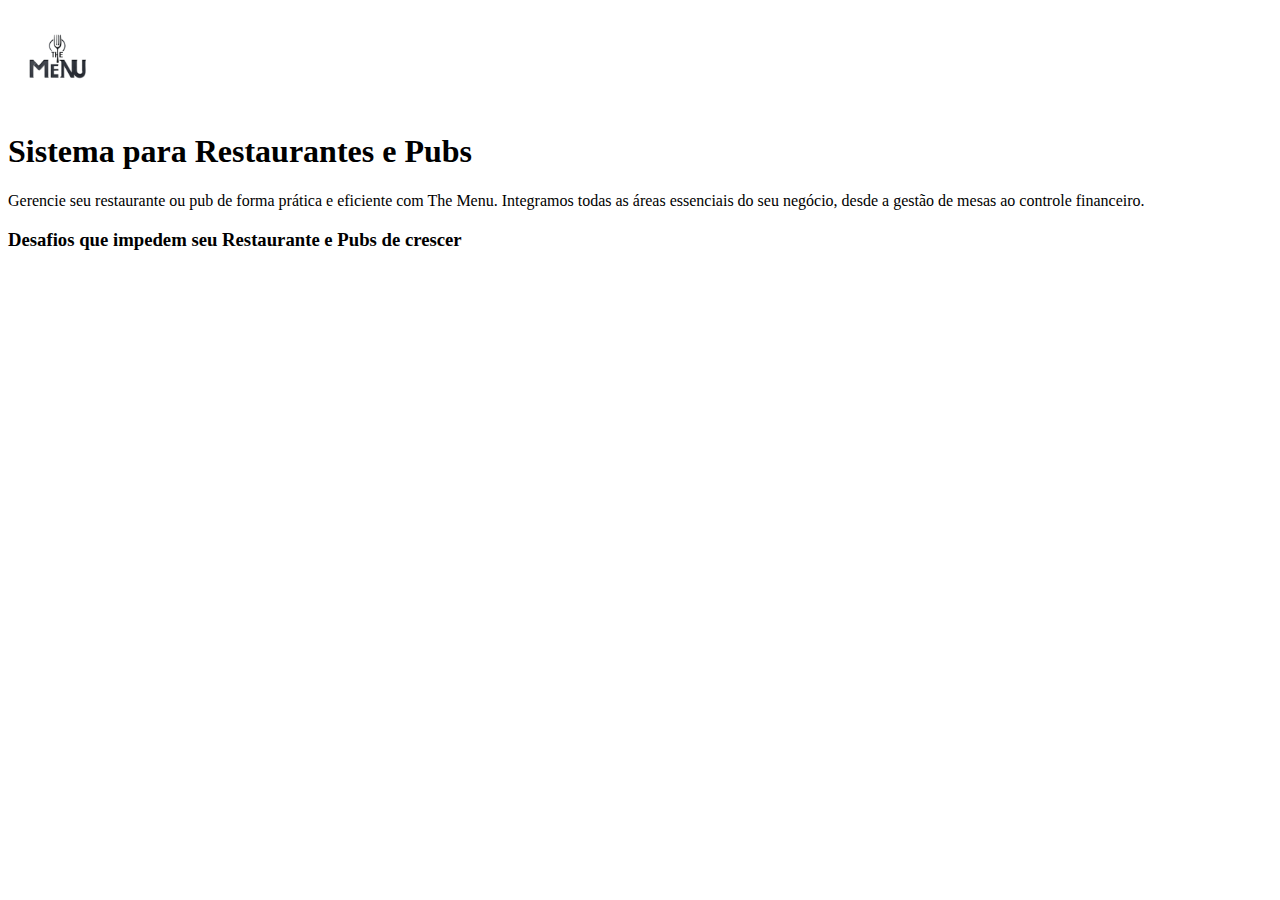
==== index.html @ 74147257 "Iniciando o projeto" ====
<!DOCTYPE html>
<html lang="en">
<head>
    <meta charset="UTF-8">
    <meta name="viewport" content="width=device-width, initial-scale=1.0">
    <title>Document</title>
</head>
<body>
    <header><img src="./img/Themenu.png" alt="logo da empresa"width="100px"></header>   
    <menu></menu>
    <section>
        <h1>Sistema para Restaurantes e Pubs</h1>
        <p>Gerencie seu restaurante ou pub de forma prática e eficiente com The Menu. Integramos todas as áreas essenciais do seu negócio, desde a gestão de mesas ao controle financeiro.</p>
        <h3>Desafios que impedem seu Restaurante e Pubs de crescer</h3>
    </section>
    <section></section>
    <section></section>
    <section></section>
    <section></section>
    <footer></footer>
</body>
</html>
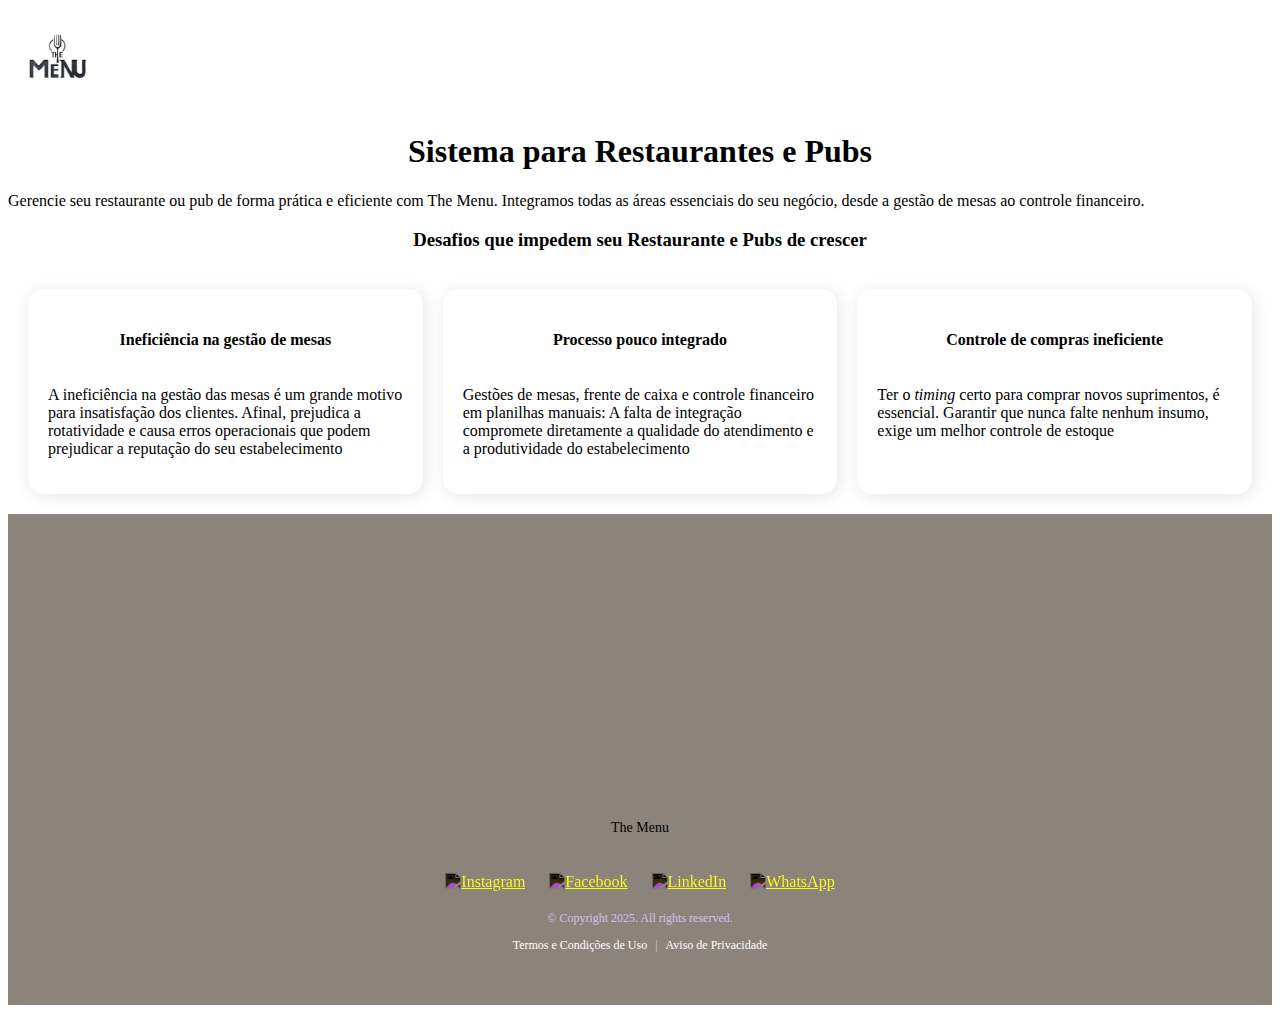
==== commit 92e445d2: "Criação de cards e html e css basico" ====
--- a/index.html
+++ b/index.html
@@ -1,22 +1,88 @@
 <!DOCTYPE html>
 <html lang="en">
-<head>
-    <meta charset="UTF-8">
-    <meta name="viewport" content="width=device-width, initial-scale=1.0">
+  <head>
+    <meta charset="UTF-8" />
+    <meta name="viewport" content="width=device-width, initial-scale=1.0" />
+    <link rel="stylesheet" href="styles/style.css" />
     <title>Document</title>
-</head>
-<body>
-    <header><img src="./img/Themenu.png" alt="logo da empresa"width="100px"></header>   
+  </head>
+  <body>
+    <header>
+      <img src="./img/Themenu.png" alt="logo da empresa" width="100px" />
+    </header>
     <menu></menu>
     <section>
-        <h1>Sistema para Restaurantes e Pubs</h1>
-        <p>Gerencie seu restaurante ou pub de forma prática e eficiente com The Menu. Integramos todas as áreas essenciais do seu negócio, desde a gestão de mesas ao controle financeiro.</p>
-        <h3>Desafios que impedem seu Restaurante e Pubs de crescer</h3>
+      <h1 class="about">Sistema para Restaurantes e Pubs</h1>
+      <p>
+        Gerencie seu restaurante ou pub de forma prática e eficiente com The
+        Menu. Integramos todas as áreas essenciais do seu negócio, desde a
+        gestão de mesas ao controle financeiro.
+      </p>
+      <h3 class="about">
+        Desafios que impedem seu Restaurante e Pubs de crescer
+      </h3>
+      <div class="container">
+        <div class="card">
+          <h4>Ineficiência na gestão de mesas</h4>
+          <p>
+            A ineficiência na gestão das mesas é um grande motivo para
+            insatisfação dos clientes. Afinal, prejudica a rotatividade e causa
+            erros operacionais que podem prejudicar a reputação do seu
+            estabelecimento
+          </p>
+        </div>
+        <div class="card">
+          <h4>Processo pouco integrado</h4>
+          <p>
+            Gestões de mesas, frente de caixa e controle financeiro em planilhas
+            manuais: A falta de integração compromete diretamente a qualidade do
+            atendimento e a produtividade do estabelecimento
+          </p>
+        </div>
+        <div class="card">
+          <h4>Controle de compras ineficiente</h4>
+          <p>
+            Ter o <i>timing</i> certo para comprar novos suprimentos, é
+            essencial. Garantir que nunca falte nenhum insumo, exige um melhor
+            controle de estoque
+          </p>
+        </div>
+      </div>
     </section>
     <section></section>
     <section></section>
     <section></section>
     <section></section>
-    <footer></footer>
-</body>
+    <footer class="footer">
+      <div class="footer-content">
+        <div class="logo-section">
+          <iframe
+            src="https://www.google.com/maps/embed?pb=!1m18!1m12!1m3!1d3958.9210636512057!2d-34.87531602537777!3d-7.135126792868906!2m3!1f0!2f0!3f0!3m2!1i1024!2i768!4f13.1!3m3!1m2!1s0x7ace810852ae4f1%3A0xaf5445223401f2bb!2sIFPB%20-%20Campus%20Jo%C3%A3o%20Pessoa!5e0!3m2!1spt-BR!2sbr!4v1735866189921!5m2!1spt-BR!2sbr"
+            width="300"
+            height="225"
+            style="border: 0"
+            allowfullscreen=""
+            loading="lazy"
+            referrerpolicy="no-referrer-when-downgrade"
+          ></iframe>
+        </div>
+        <div class="info-section">
+          <p>The Menu</p>
+        </div>
+        <div class="social-section">
+          <a href="#"><img src="icons/instagram.svg" alt="Instagram" /></a>
+          <a href="#"><img src="icons/facebook.svg" alt="Facebook" /></a>
+          <a href="#"><img src="icons/linkedin.svg" alt="LinkedIn" /></a>
+          <a href="#"><img src="icons/whatsapp.svg" alt="WhatsApp" /></a>
+        </div>
+      </div>
+      <div class="footer-bottom">
+        <p>&copy; Copyright 2025. All rights reserved.</p>
+        <p>
+          <a href="#">Termos e Condições de Uso</a> |
+          <a href="#">Aviso de Privacidade</a>
+        </p>
+      </div>
+    </footer>
+  </body>
 </html>--- a/styles/style.css
+++ b/styles/style.css
@@ -0,0 +1,90 @@
+** {
+    padding: 0;
+    margin: 0;
+  }
+  
+  .about {
+    text-align: center;
+  }
+  
+  .container {
+    display: flex;
+    flex-wrap: wrap;
+    justify-content: center;
+    padding: 10px;
+  }
+  
+  .card {
+    display: flex;
+    flex-direction: column;
+    width: calc(100% / 3 - 60px);
+    margin: 10px;
+    padding: 20px;
+    box-shadow: 2px 2px 16px 0px rgba(0, 0, 0, 0.1);
+    border-radius: 15px;
+    transition: all 0.5s ease;
+  }
+  
+  .card h4 {
+    text-align: center;
+  }
+  
+  .card:hover {
+    transform: scale(1.1);
+    z-index: 1;
+  }
+  
+  /* Estilização do footer */
+  .footer {
+    background-color: #8c847a;
+    padding: 40px 20px;
+    text-align: center;
+  }
+  
+  .footer-content {
+    display: flex;
+    flex-direction: column;
+    align-items: center;
+    gap: 20px;
+  }
+  
+  .logo-section .logo {
+    max-width: 150px;
+  }
+  
+  .info-section {
+    font-size: 14px;
+    line-height: 1.6;
+  }
+  
+  .social-section a {
+    margin: 0 10px;
+    transition: transform 0.3s;
+  }
+  
+  .social-section img {
+    width: 24px;
+    height: 24px;
+    filter: invert(1);
+  }
+  
+  .social-section a:hover {
+    transform: scale(1.2);
+  }
+  
+  .footer-bottom {
+    margin-top: 20px;
+    font-size: 12px;
+    color: #d1c1f0;
+  }
+  
+  .footer-bottom a {
+    color: #fff;
+    text-decoration: none;
+    margin: 0 5px;
+    transition: color 0.3s;
+  }
+  
+  .footer-bottom a:hover {
+    color: #d1c1f0;
+  }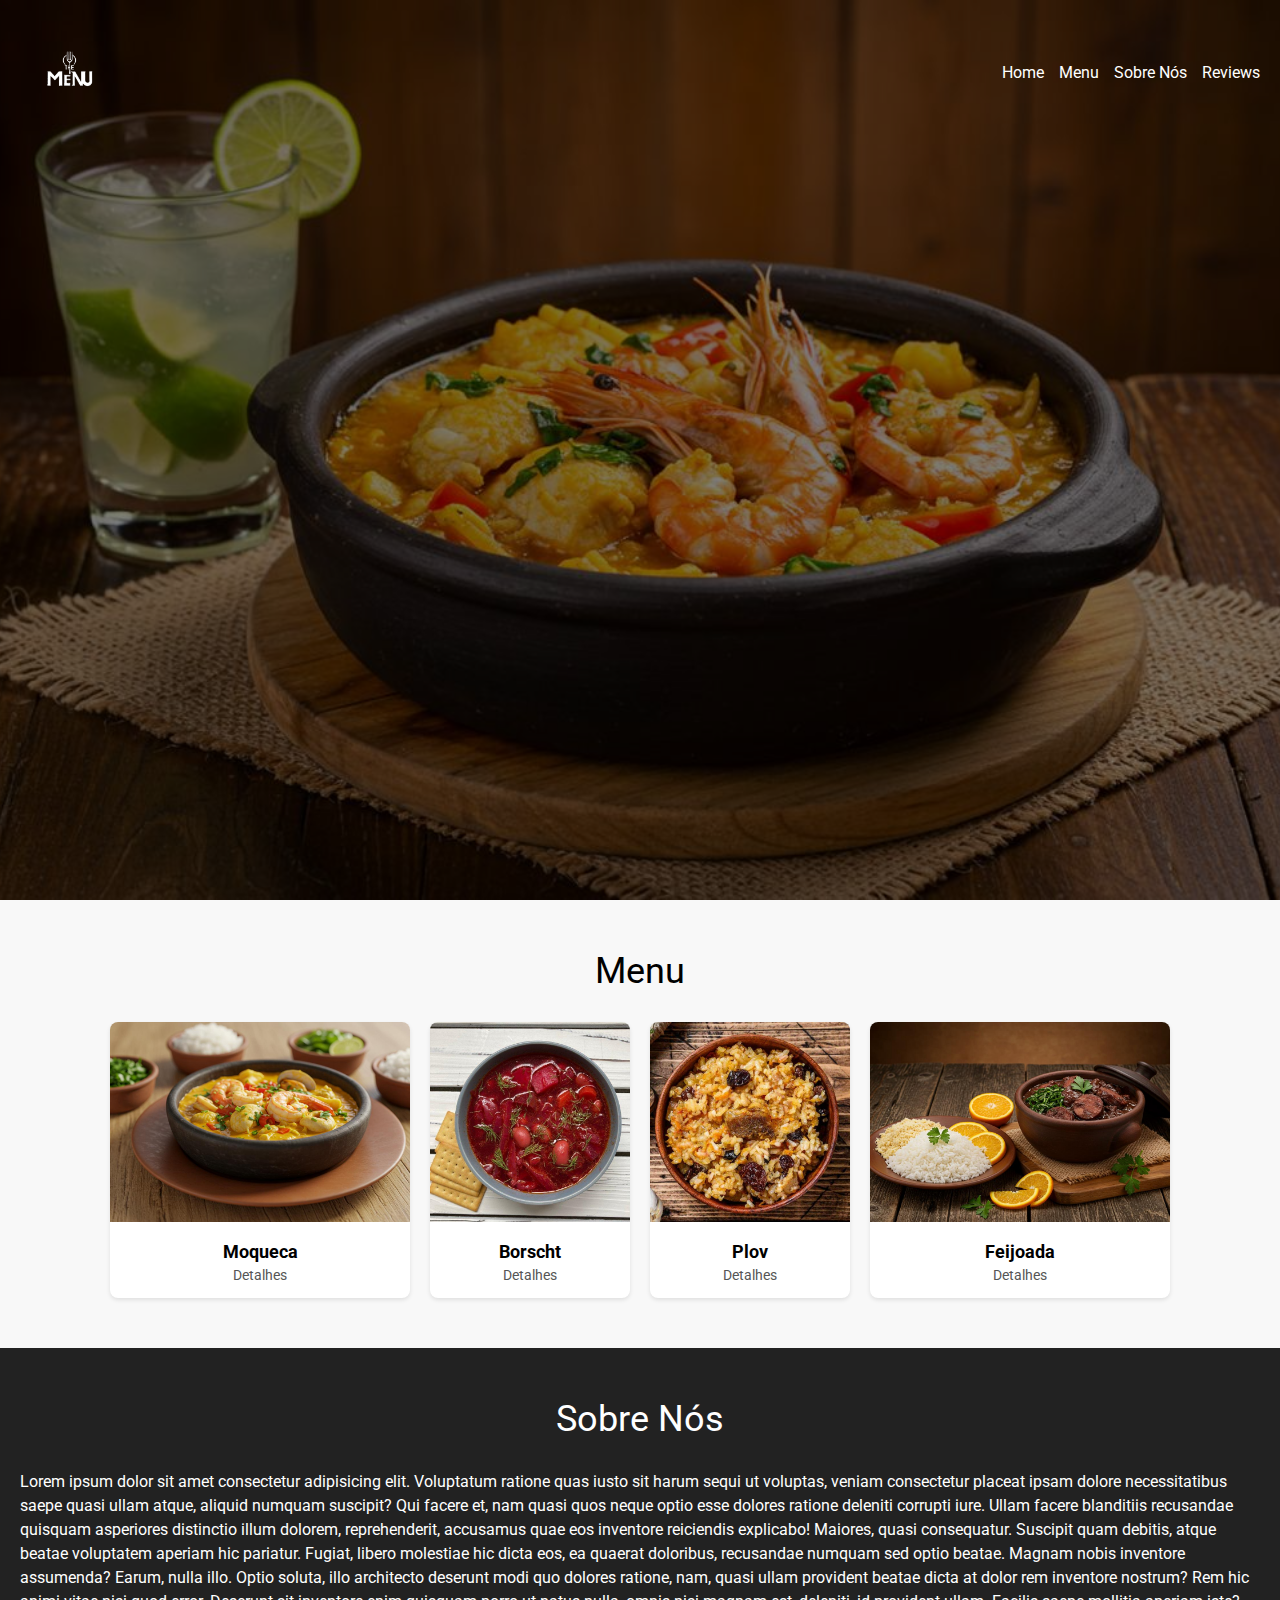
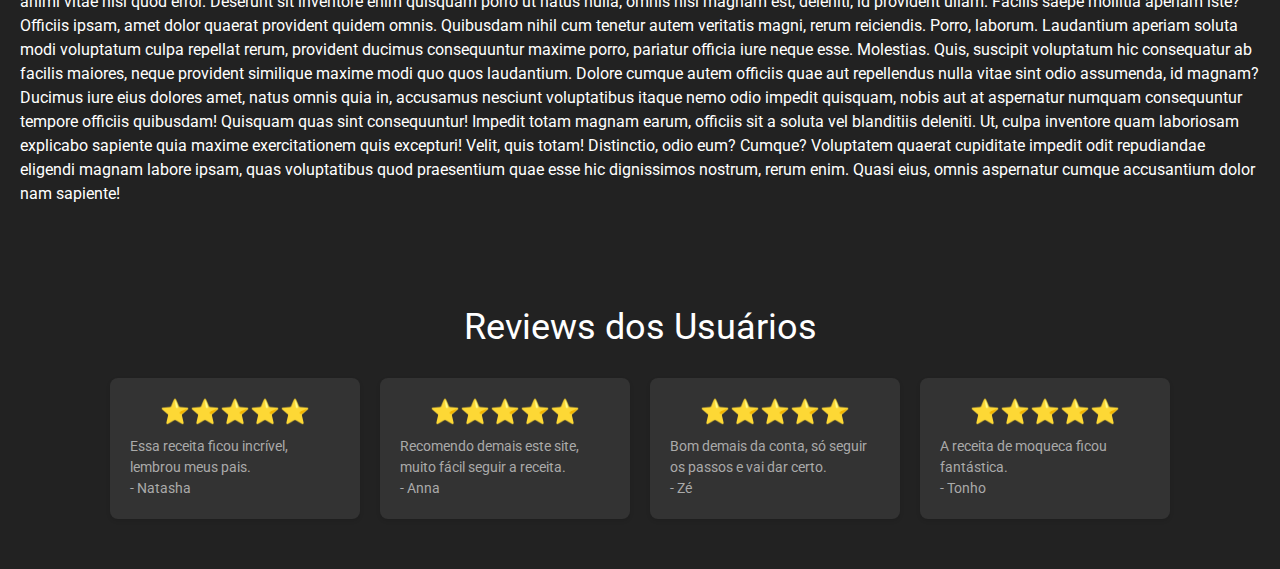
==== commit 207d3c2a: "Seção de reviews e correções simples" ====
--- a/index.html
+++ b/index.html
@@ -1,88 +1,117 @@
 <!DOCTYPE html>
-<html lang="en">
+<html lang="pt-br">
   <head>
     <meta charset="UTF-8" />
     <meta name="viewport" content="width=device-width, initial-scale=1.0" />
+    <link rel="icon" href="img/favicon.svg" type="image/x-icon" />
     <link rel="stylesheet" href="styles/style.css" />
-    <title>Document</title>
+    <title>The Menu</title>
   </head>
   <body>
-    <header>
-      <img src="./img/Themenu.png" alt="logo da empresa" width="100px" />
+    <header class="header">
+      <div class="logo">
+        <img src="./img/Themenu.png" alt="Logo" />
+      </div>
+      <nav class="nav">
+        <ul>
+          <li><a href="#">Home</a></li>
+          <li><a href="#">Menu</a></li>
+          <li><a href="#">Sobre Nós</a></li>
+          <li><a href="#">Reviews</a></li>
+        </ul>
+      </nav>
     </header>
-    <menu></menu>
-    <section>
-      <h1 class="about">Sistema para Restaurantes e Pubs</h1>
-      <p>
-        Gerencie seu restaurante ou pub de forma prática e eficiente com The
-        Menu. Integramos todas as áreas essenciais do seu negócio, desde a
-        gestão de mesas ao controle financeiro.
-      </p>
-      <h3 class="about">
-        Desafios que impedem seu Restaurante e Pubs de crescer
-      </h3>
+    <section class="main">
+      <div class="overlay"></div>
+    </section>
+    <section class="menu-section">
+      <h2>Menu</h2>
       <div class="container">
-        <div class="card">
-          <h4>Ineficiência na gestão de mesas</h4>
-          <p>
-            A ineficiência na gestão das mesas é um grande motivo para
-            insatisfação dos clientes. Afinal, prejudica a rotatividade e causa
-            erros operacionais que podem prejudicar a reputação do seu
-            estabelecimento
-          </p>
+        <div class="menu-item">
+          <img src="./img/moqueca2.jpeg" alt="Moqueca" />
+          <h3>Moqueca</h3>
+          <p>Detalhes</p>
         </div>
-        <div class="card">
-          <h4>Processo pouco integrado</h4>
-          <p>
-            Gestões de mesas, frente de caixa e controle financeiro em planilhas
-            manuais: A falta de integração compromete diretamente a qualidade do
-            atendimento e a produtividade do estabelecimento
-          </p>
+        <div class="menu-item">
+          <img src="./img/borscht.jpeg" alt="Borscht" />
+          <h3>Borscht</h3>
+          <p>Detalhes</p>
         </div>
-        <div class="card">
-          <h4>Controle de compras ineficiente</h4>
-          <p>
-            Ter o <i>timing</i> certo para comprar novos suprimentos, é
-            essencial. Garantir que nunca falte nenhum insumo, exige um melhor
-            controle de estoque
-          </p>
+        <div class="menu-item">
+          <img src="./img/plov.jpeg" alt="Plov" />
+          <h3>Plov</h3>
+          <p>Detalhes</p>
+        </div>
+        <div class="menu-item">
+          <img src="./img/feijoada.jpeg" alt="Feijoada" />
+          <h3>Feijoada</h3>
+          <p>Detalhes</p>
         </div>
       </div>
     </section>
-    <section></section>
-    <section></section>
-    <section></section>
-    <section></section>
-    <footer class="footer">
-      <div class="footer-content">
-        <div class="logo-section">
-          <iframe
-            src="https://www.google.com/maps/embed?pb=!1m18!1m12!1m3!1d3958.9210636512057!2d-34.87531602537777!3d-7.135126792868906!2m3!1f0!2f0!3f0!3m2!1i1024!2i768!4f13.1!3m3!1m2!1s0x7ace810852ae4f1%3A0xaf5445223401f2bb!2sIFPB%20-%20Campus%20Jo%C3%A3o%20Pessoa!5e0!3m2!1spt-BR!2sbr!4v1735866189921!5m2!1spt-BR!2sbr"
-            width="300"
-            height="225"
-            style="border: 0"
-            allowfullscreen=""
-            loading="lazy"
-            referrerpolicy="no-referrer-when-downgrade"
-          ></iframe>
+
+    <section class="about-section">
+      <h2>Sobre Nós</h2>
+      <p>
+        Lorem ipsum dolor sit amet consectetur adipisicing elit. Voluptatum
+        ratione quas iusto sit harum sequi ut voluptas, veniam consectetur
+        placeat ipsam dolore necessitatibus saepe quasi ullam atque, aliquid
+        numquam suscipit? Qui facere et, nam quasi quos neque optio esse dolores
+        ratione deleniti corrupti iure. Ullam facere blanditiis recusandae
+        quisquam asperiores distinctio illum dolorem, reprehenderit, accusamus
+        quae eos inventore reiciendis explicabo! Maiores, quasi consequatur.
+        Suscipit quam debitis, atque beatae voluptatem aperiam hic pariatur.
+        Fugiat, libero molestiae hic dicta eos, ea quaerat doloribus, recusandae
+        numquam sed optio beatae. Magnam nobis inventore assumenda? Earum, nulla
+        illo. Optio soluta, illo architecto deserunt modi quo dolores ratione,
+        nam, quasi ullam provident beatae dicta at dolor rem inventore nostrum?
+        Rem hic animi vitae nisi quod error. Deserunt sit inventore enim
+        quisquam porro ut natus nulla, omnis nisi magnam est, deleniti, id
+        provident ullam. Facilis saepe mollitia aperiam iste? Officiis ipsam,
+        amet dolor quaerat provident quidem omnis. Quibusdam nihil cum tenetur
+        autem veritatis magni, rerum reiciendis. Porro, laborum. Laudantium
+        aperiam soluta modi voluptatum culpa repellat rerum, provident ducimus
+        consequuntur maxime porro, pariatur officia iure neque esse. Molestias.
+        Quis, suscipit voluptatum hic consequatur ab facilis maiores, neque
+        provident similique maxime modi quo quos laudantium. Dolore cumque autem
+        officiis quae aut repellendus nulla vitae sint odio assumenda, id
+        magnam? Ducimus iure eius dolores amet, natus omnis quia in, accusamus
+        nesciunt voluptatibus itaque nemo odio impedit quisquam, nobis aut at
+        aspernatur numquam consequuntur tempore officiis quibusdam! Quisquam
+        quas sint consequuntur! Impedit totam magnam earum, officiis sit a
+        soluta vel blanditiis deleniti. Ut, culpa inventore quam laboriosam
+        explicabo sapiente quia maxime exercitationem quis excepturi! Velit,
+        quis totam! Distinctio, odio eum? Cumque? Voluptatem quaerat cupiditate
+        impedit odit repudiandae eligendi magnam labore ipsam, quas voluptatibus
+        quod praesentium quae esse hic dignissimos nostrum, rerum enim. Quasi
+        eius, omnis aspernatur cumque accusantium dolor nam sapiente!
+      </p>
+    </section>
+
+    <section class="about-section">
+      <h2>Reviews dos Usuários</h2>
+      <div class="reviews">
+        <div class="review">
+          <div class="star">⭐⭐⭐⭐⭐</div>
+          <p>Essa receita ficou incrível, lembrou meus pais.</p>
+          <p>- Natasha</p>
         </div>
-        <div class="info-section">
-          <p>The Menu</p>
+        <div class="review">
+          <div class="star">⭐⭐⭐⭐⭐</div>
+          <p>Recomendo demais este site, muito fácil seguir a receita.</p>
+          <p>- Anna</p>
         </div>
-        <div class="social-section">
-          <a href="#"><img src="icons/instagram.svg" alt="Instagram" /></a>
-          <a href="#"><img src="icons/facebook.svg" alt="Facebook" /></a>
-          <a href="#"><img src="icons/linkedin.svg" alt="LinkedIn" /></a>
-          <a href="#"><img src="icons/whatsapp.svg" alt="WhatsApp" /></a>
+        <div class="review">
+          <div class="star">⭐⭐⭐⭐⭐</div>
+          <p>Bom demais da conta, só seguir os passos e vai dar certo.</p>
+          <p>- Zé</p>
+        </div>
+        <div class="review">
+          <div class="star">⭐⭐⭐⭐⭐</div>
+          <p>A receita de moqueca ficou fantástica.</p>
+          <p>- Tonho</p>
         </div>
       </div>
-      <div class="footer-bottom">
-        <p>&copy; Copyright 2025. All rights reserved.</p>
-        <p>
-          <a href="#">Termos e Condições de Uso</a> |
-          <a href="#">Aviso de Privacidade</a>
-        </p>
-      </div>
-    </footer>
+    </section>
   </body>
 </html>--- a/styles/style.css
+++ b/styles/style.css
@@ -1,90 +1,230 @@
-** {
-    padding: 0;
-    margin: 0;
-  }
-  
-  .about {
-    text-align: center;
-  }
-  
+@import url("https://fonts.googleapis.com/css2?family=Roboto:wght@100;400;700&display=swap");
+
+* {
+  margin: 0;
+  padding: 0;
+  font-family: "Roboto", sans-serif;
+  box-sizing: border-box;
+}
+
+.header {
+  display: flex;
+  justify-content: space-between;
+  align-items: center;
+  padding: 20px;
+  position: absolute;
+  top: 0;
+  width: 100%;
+  z-index: 2;
+}
+
+.logo img {
+  width: 100px;
+  max-width: 100%;
+  height: auto;
+  padding: 10px;
+  border-radius: 8px; /* Bordas arredondadas */
+}
+
+.nav ul {
+  list-style: none;
+  display: flex;
+  gap: 15px;
+  margin: 0;
+  padding: 0;
+}
+
+.nav ul li a {
+  text-decoration: none;
+  color: white;
+  font-size: 16px;
+  transition: color 0.3s;
+}
+
+.nav ul li a:hover {
+  color: #ffd700;
+}
+
+.main {
+  position: relative;
+  height: 100vh;
+  background: url("../img/moqueca.jpeg") no-repeat center center;
+  background-size: cover;
+}
+
+.overlay {
+  position: absolute;
+  top: 0;
+  left: 0;
+  width: 100%;
+  height: 100%;
+  background-color: rgba(0, 0, 0, 0.5);
+}
+
+.content {
+  position: absolute;
+  top: 50%;
+  left: 50%;
+  transform: translate(-50%, -50%);
+  text-align: center;
+  color: white;
+}
+
+.menu-section {
+  padding: 50px 20px;
+  text-align: center;
+  background-color: #f8f8f8;
+}
+
+.menu-section h2 {
+  font-size: 36px;
+  font-weight: 400;
+  margin-bottom: 30px;
+}
+
+.container {
+  display: flex;
+  justify-content: center;
+  gap: 20px;
+  flex-wrap: wrap;
+}
+
+.menu-item {
+  background: white;
+  border-radius: 8px;
+  box-shadow: 0 2px 4px rgba(0, 0, 0, 0.1);
+  overflow: hidden;
+  max-width: 300px;
+  text-align: center;
+}
+
+.menu-item img {
+  width: 100%;
+  height: 200px;
+  object-fit: cover;
+}
+
+.menu-item h3 {
+  font-size: 18px;
+  margin: 15px 0 5px;
+  font-weight: 700;
+}
+
+.menu-item p {
+  font-size: 14px;
+  color: #555;
+  margin: 0 0 15px;
+}
+
+.about-section {
+  background-color: #222;
+  color: #fff;
+  text-align: center;
+  padding: 50px 20px;
+}
+
+.about-section h2 {
+  font-size: 36px;
+  font-weight: 400;
+  margin-bottom: 30px;
+}
+
+.about-section p {
+  text-align: left;
+  line-height: 1.5;
+}
+
+.reservation-options {
+  display: flex;
+  flex-direction: column;
+  gap: 15px;
+  align-items: center;
+}
+
+.reservation-option {
+  display: flex;
+  align-items: center;
+  justify-content: space-between;
+  background: #333;
+  padding: 15px 20px;
+  border-radius: 8px;
+  width: 100%;
+  max-width: 600px;
+  box-shadow: 0 2px 4px rgba(0, 0, 0, 0.1);
+}
+
+.reservation-option span {
+  color: #ffd700;
+  font-size: 18px;
+}
+
+/* Customer Reviews Section Styling */
+.customer-reviews {
+  background-color: #111;
+  color: white;
+  text-align: center;
+  padding: 50px 20px;
+}
+
+.customer-reviews h2 {
+  font-size: 36px;
+  font-weight: 400;
+  margin-bottom: 30px;
+}
+
+.reviews {
+  display: flex;
+  justify-content: center;
+  gap: 20px;
+  flex-wrap: wrap;
+}
+
+.review {
+  background: #333;
+  color: white;
+  border-radius: 8px;
+  padding: 20px;
+  max-width: 250px;
+  text-align: center;
+  box-shadow: 0 2px 4px rgba(0, 0, 0, 0.1);
+}
+
+.review .star {
+  color: #ffd700;
+  font-size: 24px;
+  margin-bottom: 10px;
+}
+
+.review p {
+  font-size: 14px;
+  color: #aaa;
+}
+
+/* Responsive Design */
+@media (max-width: 768px) {
+  .content h1 {
+    font-size: 36px;
+  }
+
+  .nav ul {
+    gap: 10px;
+  }
+
+  .nav ul li a {
+    font-size: 14px;
+  }
+
   .container {
-    display: flex;
-    flex-wrap: wrap;
-    justify-content: center;
-    padding: 10px;
-  }
-  
-  .card {
-    display: flex;
-    flex-direction: column;
-    width: calc(100% / 3 - 60px);
-    margin: 10px;
-    padding: 20px;
-    box-shadow: 2px 2px 16px 0px rgba(0, 0, 0, 0.1);
-    border-radius: 15px;
-    transition: all 0.5s ease;
-  }
-  
-  .card h4 {
-    text-align: center;
-  }
-  
-  .card:hover {
-    transform: scale(1.1);
-    z-index: 1;
-  }
-  
-  /* Estilização do footer */
-  .footer {
-    background-color: #8c847a;
-    padding: 40px 20px;
-    text-align: center;
-  }
-  
-  .footer-content {
-    display: flex;
     flex-direction: column;
     align-items: center;
-    gap: 20px;
-  }
-  
-  .logo-section .logo {
-    max-width: 150px;
-  }
-  
-  .info-section {
-    font-size: 14px;
-    line-height: 1.6;
-  }
-  
-  .social-section a {
-    margin: 0 10px;
-    transition: transform 0.3s;
-  }
-  
-  .social-section img {
-    width: 24px;
-    height: 24px;
-    filter: invert(1);
-  }
-  
-  .social-section a:hover {
-    transform: scale(1.2);
-  }
-  
-  .footer-bottom {
-    margin-top: 20px;
-    font-size: 12px;
-    color: #d1c1f0;
-  }
-  
-  .footer-bottom a {
-    color: #fff;
-    text-decoration: none;
-    margin: 0 5px;
-    transition: color 0.3s;
-  }
-  
-  .footer-bottom a:hover {
-    color: #d1c1f0;
-  }+  }
+
+  .reservation-options {
+    gap: 10px;
+  }
+
+  .reviews {
+    flex-direction: column;
+    align-items: center;
+  }
+}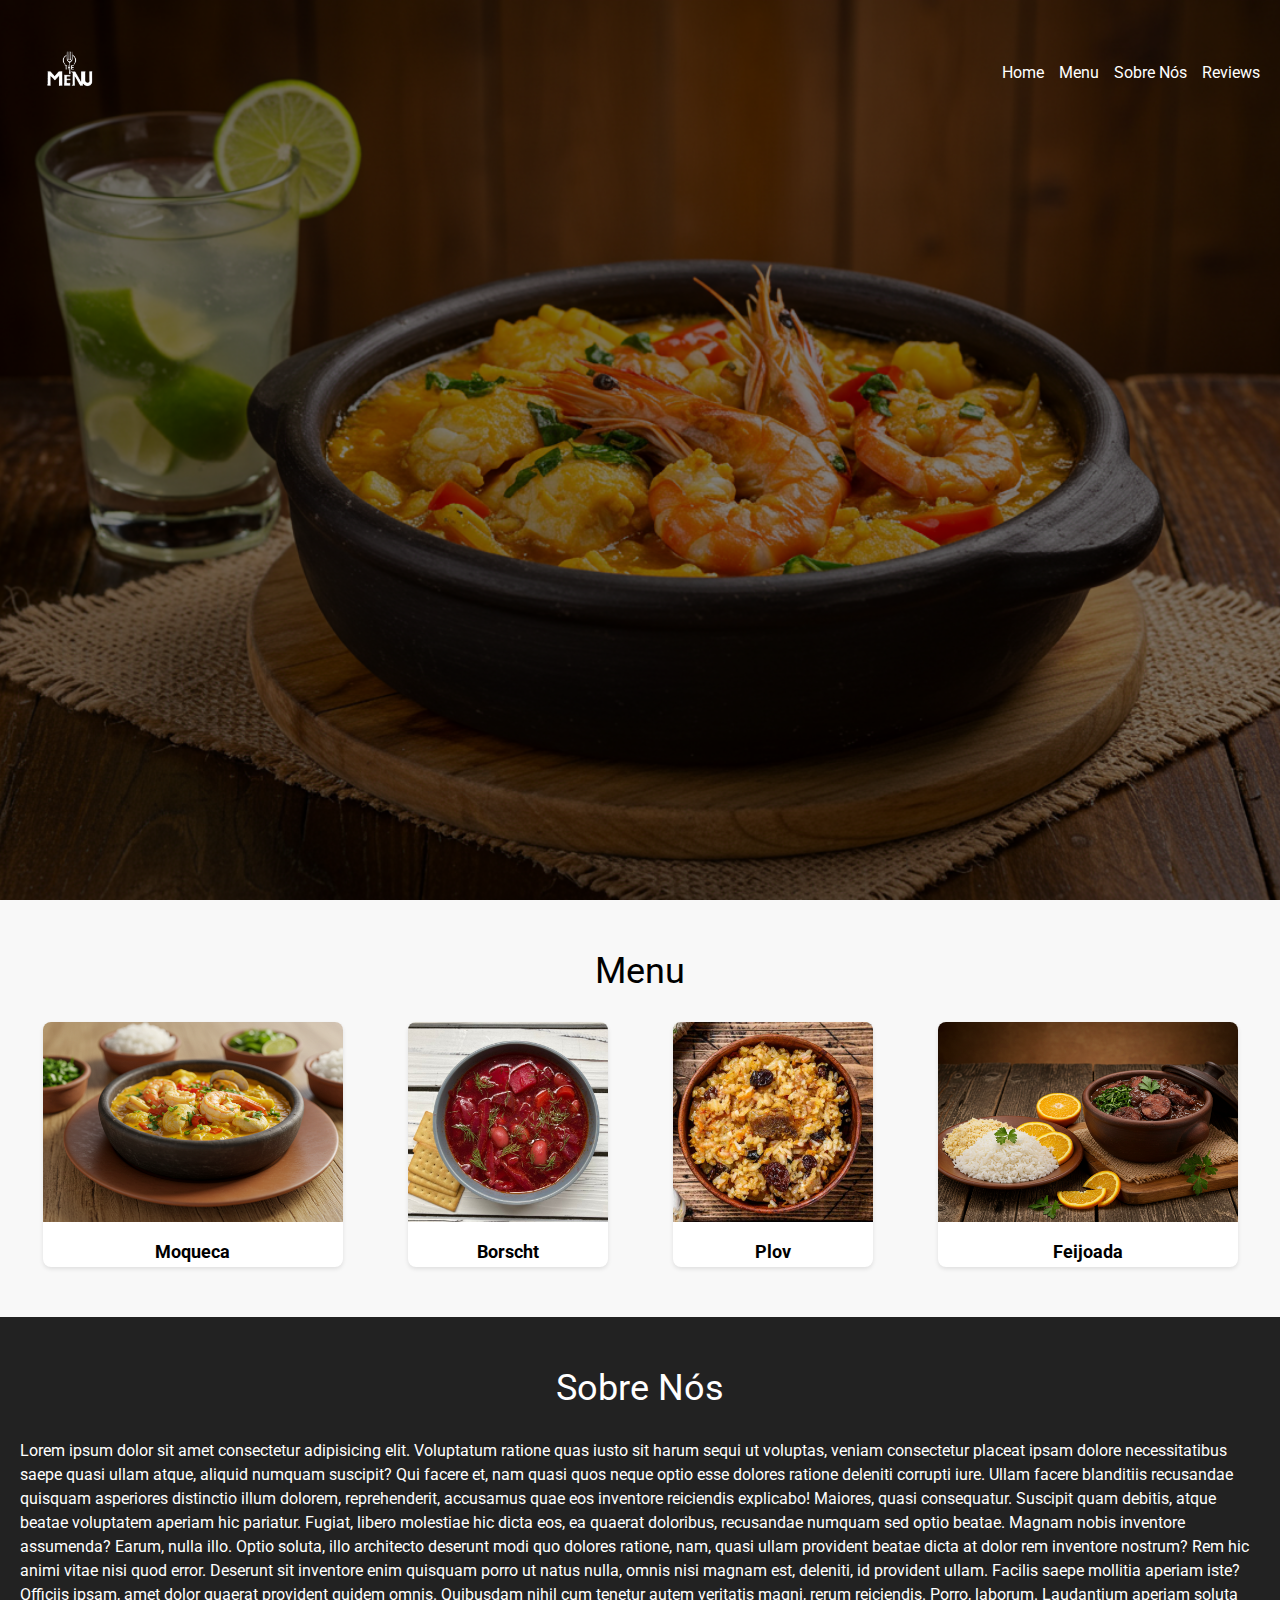
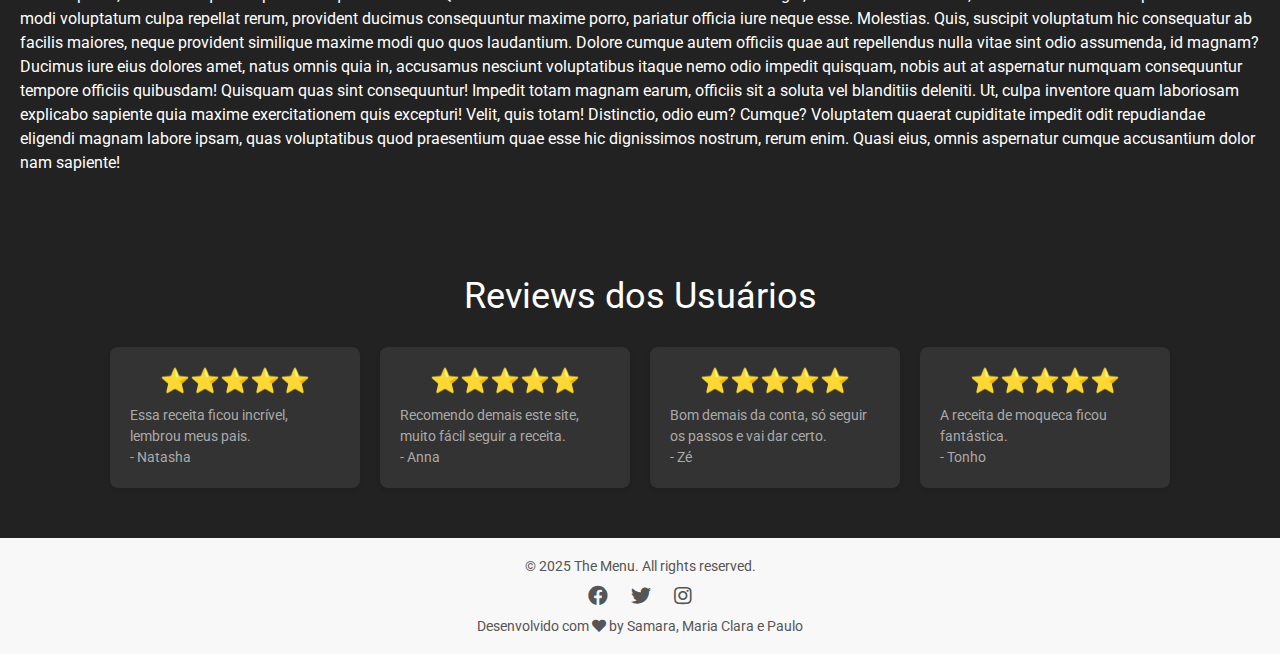
==== commit 08851fcc: "Finalização do projeto" ====
--- a/index.html
+++ b/index.html
@@ -4,17 +4,21 @@
     <meta charset="UTF-8" />
     <meta name="viewport" content="width=device-width, initial-scale=1.0" />
     <link rel="icon" href="img/favicon.svg" type="image/x-icon" />
+    <link
+      rel="stylesheet"
+      href="https://cdnjs.cloudflare.com/ajax/libs/font-awesome/5.15.4/css/all.min.css"
+    />
     <link rel="stylesheet" href="styles/style.css" />
     <title>The Menu</title>
   </head>
   <body>
     <header class="header">
       <div class="logo">
-        <img src="./img/Themenu.png" alt="Logo" />
+        <a href="index.html"><img src="./img/Themenu.png" alt="Logo" /></a>
       </div>
       <nav class="nav">
         <ul>
-          <li><a href="#">Home</a></li>
+          <li><a href="index.html">Home</a></li>
           <li><a href="#">Menu</a></li>
           <li><a href="#">Sobre Nós</a></li>
           <li><a href="#">Reviews</a></li>
@@ -28,24 +32,28 @@
       <h2>Menu</h2>
       <div class="container">
         <div class="menu-item">
-          <img src="./img/moqueca2.jpeg" alt="Moqueca" />
-          <h3>Moqueca</h3>
-          <p>Detalhes</p>
+          <a href="./pages/moqueca.html">
+            <img src="./img/moqueca2.jpg" alt="Moqueca" />
+            <h3>Moqueca</h3>
+          </a>
         </div>
         <div class="menu-item">
-          <img src="./img/borscht.jpeg" alt="Borscht" />
-          <h3>Borscht</h3>
-          <p>Detalhes</p>
+          <a href="./pages/borscht.html">
+            <img src="./img/borscht.jpg" alt="Borscht" />
+            <h3>Borscht</h3>
+          </a>
         </div>
         <div class="menu-item">
-          <img src="./img/plov.jpeg" alt="Plov" />
-          <h3>Plov</h3>
-          <p>Detalhes</p>
+          <a href="./pages/plov.html">
+            <img src="./img/plov.jpg" alt="Plov" />
+            <h3>Plov</h3>
+          </a>
         </div>
         <div class="menu-item">
-          <img src="./img/feijoada.jpeg" alt="Feijoada" />
-          <h3>Feijoada</h3>
-          <p>Detalhes</p>
+          <a href="./pages/feijoada.html">
+            <img src="./img/feijoada.jpg" alt="Feijoada" />
+            <h3>Feijoada</h3>
+          </a>
         </div>
       </div>
     </section>
@@ -113,5 +121,21 @@
         </div>
       </div>
     </section>
+    <footer>
+      <div class="footer-content">
+        <p>&copy; 2025 The Menu. All rights reserved.</p>
+        <div class="social-icons">
+          <a href="#" aria-label="Facebook"><i class="fab fa-facebook"></i></a>
+          <a href="#" aria-label="Twitter"><i class="fab fa-twitter"></i></a>
+          <a href="#" aria-label="Instagram"
+            ><i class="fab fa-instagram"></i
+          ></a>
+        </div>
+        <p>
+          Desenvolvido com <i class="fas fa-heart"></i> by Samara, Maria Clara e
+          Paulo
+        </p>
+      </div>
+    </footer>
   </body>
-</html>+</html>
--- a/styles/style.css
+++ b/styles/style.css
@@ -23,7 +23,7 @@
   max-width: 100%;
   height: auto;
   padding: 10px;
-  border-radius: 8px; /* Bordas arredondadas */
+  border-radius: 8px;
 }
 
 .nav ul {
@@ -48,7 +48,35 @@
 .main {
   position: relative;
   height: 100vh;
-  background: url("../img/moqueca.jpeg") no-repeat center center;
+  background: url("../img/moqueca.jpg") no-repeat center center;
+  background-size: cover;
+}
+
+.borscht-main {
+  position: relative;
+  height: 100vh;
+  background: url("../img/borscht.jpg") no-repeat center center;
+  background-size: cover;
+}
+
+.moqueca-main {
+  position: relative;
+  height: 100vh;
+  background: url("../img/moqueca2.jpg") no-repeat center center;
+  background-size: cover;
+}
+
+.plov-main {
+  position: relative;
+  height: 100vh;
+  background: url("../img/plov.jpg") no-repeat center center;
+  background-size: cover;
+}
+
+.feijoada-main {
+  position: relative;
+  height: 100vh;
+  background: url("../img/feijoada.jpg") no-repeat center center;
   background-size: cover;
 }
 
@@ -89,6 +117,42 @@
   flex-wrap: wrap;
 }
 
+.menu-content {
+  display: flex;
+  justify-content: space-between;
+  gap: 20px;
+  margin-top: 30px;
+}
+
+.ingredients,
+.preparation {
+  flex: 1;
+  background: white;
+  padding: 20px;
+  border-radius: 8px;
+  box-shadow: 0 2px 4px rgba(0, 0, 0, 0.1);
+}
+
+.ingredients h3,
+.preparation h3 {
+  font-size: 24px;
+  margin-bottom: 15px;
+  color: #333;
+}
+
+.ingredients ul,
+.preparation ol {
+  color: #555;
+  font-size: 16px;
+  line-height: 1.6;
+  list-style: none;
+}
+
+.ingredients ul li,
+.preparation ol li {
+  margin-bottom: 10px;
+}
+
 .menu-item {
   background: white;
   border-radius: 8px;
@@ -96,6 +160,18 @@
   overflow: hidden;
   max-width: 300px;
   text-align: center;
+  margin: 0 auto;
+  transition: transform 0.3s ease;
+}
+
+.menu-item:hover {
+  transform: scale(1.15);
+}
+
+.menu-item a {
+  display: block;
+  text-decoration: none;
+  color: inherit;
 }
 
 .menu-item img {
@@ -200,6 +276,39 @@
   color: #aaa;
 }
 
+footer {
+  background-color: #f8f8f8;
+  padding: 20px 0;
+  text-align: center;
+  color: #555;
+  font-size: 14px;
+}
+
+footer a {
+  color: #555;
+  text-decoration: none;
+  font-weight: 600;
+}
+
+footer a:hover {
+  text-decoration: underline;
+}
+
+footer .social-icons {
+  margin: 10px 0;
+}
+
+footer .social-icons a {
+  margin: 0 10px;
+  display: inline-block;
+  color: #555;
+  font-size: 20px;
+}
+
+footer .social-icons a:hover {
+  color: gray; /* Cor ao passar o mouse */
+}
+
 /* Responsive Design */
 @media (max-width: 768px) {
   .content h1 {
@@ -227,4 +336,15 @@
     flex-direction: column;
     align-items: center;
   }
-}+
+  .menu-content {
+    flex-direction: column;
+    align-items: center;
+  }
+
+  .ingredients,
+  .preparation {
+    width: 100%;
+    margin-bottom: 20px;
+  }
+}
